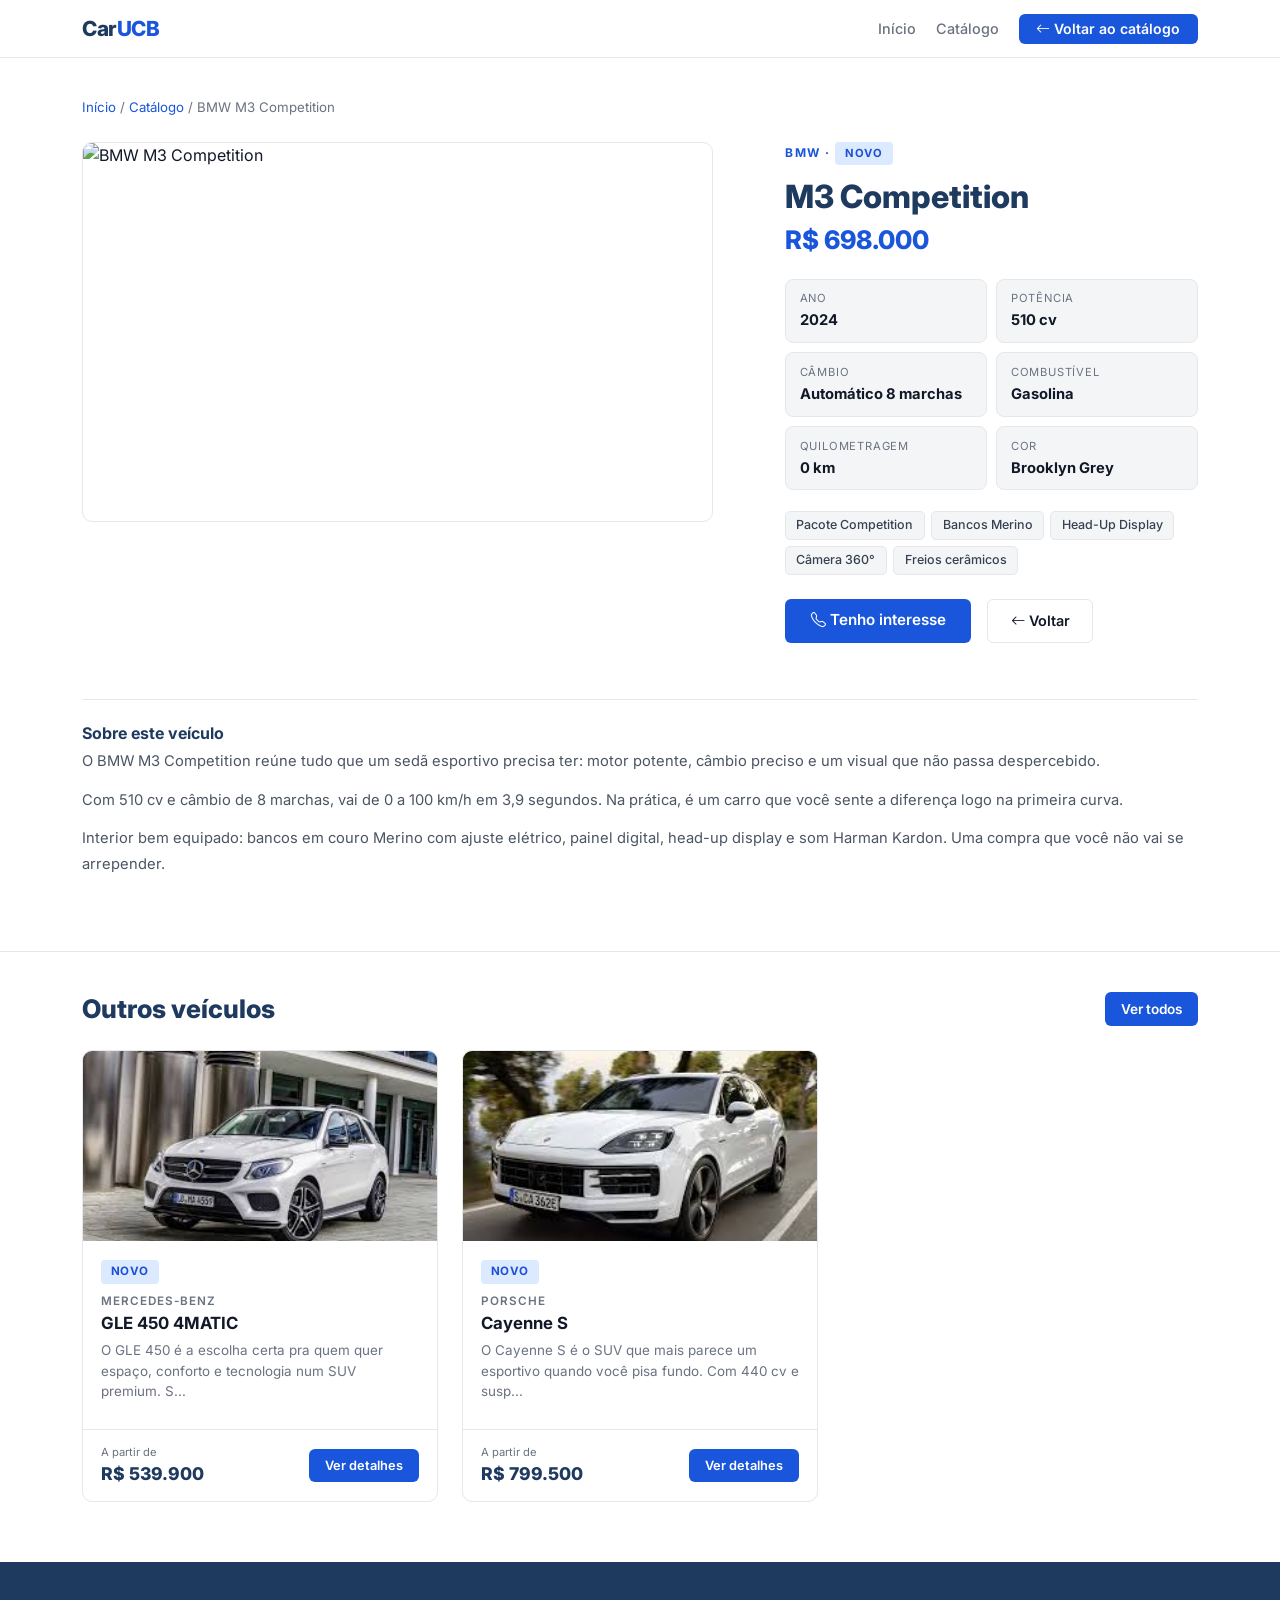
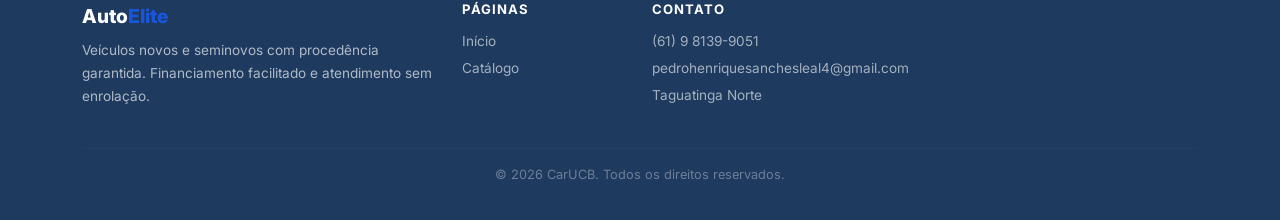
==== selecionado.html @ 7effbab2 "Add files via upload" ====
<!DOCTYPE html>
<html lang="pt-BR">
<head>
  <meta charset="UTF-8" />
  <meta name="viewport" content="width=device-width, initial-scale=1.0" />
  <title>CarUCB — Detalhe do Veículo</title>
  <link href="https://cdn.jsdelivr.net/npm/bootstrap@5.3.3/dist/css/bootstrap.min.css" rel="stylesheet" />
  <link href="https://cdn.jsdelivr.net/npm/bootstrap-icons@1.11.3/font/bootstrap-icons.min.css" rel="stylesheet" />
  <link href="https://fonts.googleapis.com/css2?family=Inter:wght@400;500;600;700;800&display=swap" rel="stylesheet" />
  <link rel="stylesheet" href="css/style.css" />
</head>
<body>


<nav class="navbar navbar-expand-lg sticky-top">
  <div class="container">
    <a class="navbar-brand" href="index.html">Car<span>UCB</span></a>

    <button class="navbar-toggler border-0" type="button"
            data-bs-toggle="collapse" data-bs-target="#menu">
      <span class="navbar-toggler-icon"></span>
    </button>

    <div class="collapse navbar-collapse" id="menu">
      <ul class="navbar-nav ms-auto align-items-lg-center gap-lg-1 mt-2 mt-lg-0">
        <li class="nav-item"><a class="nav-link" href="index.html">Início</a></li>
        <li class="nav-item"><a class="nav-link" href="index.html#vitrine">Catálogo</a></li>
        
        <li class="nav-item ms-lg-2">
          <a class="btn-nav" href="index.html#vitrine">
            <i class="bi bi-arrow-left me-1"></i>Voltar ao catálogo
          </a>
        </li>
      </ul>
    </div>
  </div>
</nav>


<section class="detalhe">
  <div class="container">

    
    <div class="breadcrumb-simples">
      <a href="index.html">Início</a> /
      <a href="index.html#vitrine">Catálogo</a> /
      <span id="breadcrumb-nome">Carregando...</span>
    </div>

    
    <div id="detalhe-container">
      <div class="text-center py-5 text-muted">Carregando...</div>
    </div>

  </div>
</section>


<section class="outros">
  <div class="container">
    <div class="d-flex align-items-center justify-content-between mb-4">
      <h2 class="section-titulo">Outros veículos</h2>
      <a href="index.html#vitrine" class="btn-primario" style="font-size:0.85rem;padding:0.45rem 1rem">Ver todos</a>
    </div>
    <div class="row g-4" id="outros-container"></div>
  </div>
</section>


<footer>
  <div class="container">
    <div class="row g-4">

      <div class="col-12 col-md-4">
        <div class="footer-marca">Auto<span>Elite</span></div>
        <p class="mt-2" style="line-height:1.7;font-size:0.85rem">
          Veículos novos e seminovos com procedência garantida.
          Financiamento facilitado e atendimento sem enrolação.
        </p>
      </div>

      <div class="col-6 col-md-2">
        <h6>Páginas</h6>
        <ul>
          <li><a href="index.html">Início</a></li>
          <li><a href="index.html#vitrine">Catálogo</a></li>
          
        </ul>
      </div>

      

      <div class="col-12 col-md-4">
        <h6>Contato</h6>
        <ul>
          <li><a href="#">(61) 9 8139-9051</a></li>
          <li><a href="#">pedrohenriquesanchesleal4@gmail.com</a></li>
          <li><a href="#">Taguatinga Norte</a></li>
        </ul>
      </div>

    </div>
    <hr class="footer-linha" />
    <p class="footer-copy">© 2026 CarUCB. Todos os direitos reservados.</p>
  </div>
</footer>


<div class="toast-interesse" id="toast">
  <i class="bi bi-check-circle me-2"></i>
  Interesse registrado! Entraremos em contato em breve.
</div>

<script src="https://cdn.jsdelivr.net/npm/bootstrap@5.3.3/dist/js/bootstrap.bundle.min.js"></script>
<script>
  
  const veiculos = {
    1: {
      marca: "BMW", nome: "M3 Competition", ano: "2024", tipo: "Novo",
      preco: "R$ 698.000",
      img: "https://images.unsplash.com/photo-1555215695-3004980ad54e?w=900&q=85",
      motor: "3.0 Biturbo 6 cilindros",
      potencia: "510 cv",
      cambio: "Automático 8 marchas",
      combustivel: "Gasolina",
      km: "0 km",
      cor: "Brooklyn Grey",
      tracao: "Traseira",
      extras: ["Pacote Competition", "Bancos Merino", "Head-Up Display", "Câmera 360°", "Freios cerâmicos"],
      desc: [
        "O BMW M3 Competition reúne tudo que um sedã esportivo precisa ter: motor potente, câmbio preciso e um visual que não passa despercebido.",
        "Com 510 cv e câmbio de 8 marchas, vai de 0 a 100 km/h em 3,9 segundos. Na prática, é um carro que você sente a diferença logo na primeira curva.",
        "Interior bem equipado: bancos em couro Merino com ajuste elétrico, painel digital, head-up display e som Harman Kardon. Uma compra que você não vai se arrepender."
      ]
    },
    2: {
      marca: "Mercedes-Benz", nome: "GLE 450 4MATIC", ano: "2024", tipo: "Novo",
      preco: "R$ 539.900",
      img: "[data-uri]",
      motor: "3.0 Turbo 6 cilindros + 48V",
      potencia: "367 cv",
      cambio: "Automático 9 marchas",
      combustivel: "Gasolina",
      km: "0 km",
      cor: "Selenite Grey",
      tracao: "4MATIC Integral",
      extras: ["MBUX Hyperscreen", "Suspensão a ar AIRMATIC", "Som Burmester", "Teto panorâmico", "7 lugares"],
      desc: [
        "O GLE 450 é a escolha certa pra quem quer espaço, conforto e tecnologia num SUV premium. Sete lugares bem distribuídos e porta-malas generoso.",
        "Motor 3.0 com sistema de eletrificação de 48V: mais resposta na arrancada e consumo melhor na cidade. Suspensão a ar que regula sozinha conforme o terreno.",
        "O MBUX Hyperscreen ocupa toda a largura do painel com três telas integradas. Simples de usar e muito impressionante para passageiros que entram pela primeira vez."
      ]
    },
    3: {
      marca: "Porsche", nome: "Cayenne S", ano: "2024", tipo: "Novo",
      preco: "R$ 799.500",
      img: "[data-uri]",
      motor: "2.9 Biturbo V6",
      potencia: "440 cv",
      cambio: "Tiptronic S 8 marchas",
      combustivel: "Gasolina",
      km: "0 km",
      cor: "Carrara White Metallic",
      tracao: "Integral",
      extras: ["Suspensão PASM Sport", "Freios Brembo", "Teto panorâmico", "Som BOSE", "Pacote Sport Design"],
      desc: [
        "O Cayenne S é o SUV que mais parece um esportivo quando você pisa fundo. Com 440 cv e suspensão PASM, as curvas passam com uma precisão incomum para um carro deste tamanho.",
        "Zero a 100 em 5,2 segundos com facilidade. No dia a dia urbano, é suave e confortável. Coloca no modo Sport e muda completamente.",
        "Acabamento interno típico da Porsche: tudo bem colocado, materiais de qualidade e o sistema PCM que é fácil de operar mesmo enquanto dirige."
      ]
    },
    
  };

  
  function getId() {
    return new URLSearchParams(window.location.search).get('id') || '1';
  }

  function renderDetalhe() {
    const id = getId();
    const v = veiculos[id];

    if (!v) {
      document.getElementById('detalhe-container').innerHTML =
        '<p>Veículo não encontrado. <a href="index.html">Voltar ao catálogo</a></p>';
      return;
    }

    document.title = `AutoElite — ${v.marca} ${v.nome}`;
    document.getElementById('breadcrumb-nome').textContent = `${v.marca} ${v.nome}`;

    const paragrafos = v.desc.map(p => `<p class="detalhe-desc">${p}</p>`).join('');
    const extras = v.extras.map(e => `<span class="extra-badge">${e}</span>`).join('');

    document.getElementById('detalhe-container').innerHTML = `
      <div class="row g-4 g-lg-5">

        <div class="col-12 col-md-7">
          <img src="${v.img}" alt="${v.marca} ${v.nome}" />
        </div>

        <div class="col-12 col-md-5">
          <div class="detalhe-info">
            <p class="detalhe-marca">${v.marca} · <span class="card-tag ${v.tipo === 'Novo' ? 'tag-novo' : 'tag-usado'}" style="font-size:0.7rem">${v.tipo}</span></p>
            <h1 class="detalhe-nome">${v.nome}</h1>
            <div class="detalhe-preco">${v.preco}</div>

            <div class="specs-grid">
              <div class="spec-item">
                <div class="spec-label">Ano</div>
                <div class="spec-valor">${v.ano}</div>
              </div>
              <div class="spec-item">
                <div class="spec-label">Potência</div>
                <div class="spec-valor">${v.potencia}</div>
              </div>
              <div class="spec-item">
                <div class="spec-label">Câmbio</div>
                <div class="spec-valor">${v.cambio}</div>
              </div>
              <div class="spec-item">
                <div class="spec-label">Combustível</div>
                <div class="spec-valor">${v.combustivel}</div>
              </div>
              <div class="spec-item">
                <div class="spec-label">Quilometragem</div>
                <div class="spec-valor">${v.km}</div>
              </div>
              <div class="spec-item">
                <div class="spec-label">Cor</div>
                <div class="spec-valor">${v.cor}</div>
              </div>
            </div>

            <div class="detalhe-extras">${extras}</div>

            <div class="d-flex flex-wrap gap-2">
              <button class="btn-interesse" onclick="mostrarInteresse()">
                <i class="bi bi-telephone me-1"></i>Tenho interesse
              </button>
              <a href="index.html#vitrine" class="btn-voltar">
                <i class="bi bi-arrow-left me-1"></i>Voltar
              </a>
            </div>
          </div>
        </div>

        <div class="col-12">
          <div style="border-top:1px solid var(--borda);padding-top:1.5rem;margin-top:0.5rem">
            <h2 class="detalhe-desc-titulo">Sobre este veículo</h2>
            ${paragrafos}
          </div>
        </div>

      </div>
    `;
  }

 
  function renderOutros() {
    const id = getId();
    const outros = Object.entries(veiculos)
      .filter(([k]) => k !== id)
      .slice(0, 3);

    document.getElementById('outros-container').innerHTML = outros.map(([k, v]) => `
      <div class="col-12 col-sm-6 col-lg-4">
        <div class="card-veiculo">
          <img src="${v.img}" alt="${v.marca} ${v.nome}" />
          <div class="card-body-veiculo">
            <span class="card-tag ${v.tipo === 'Novo' ? 'tag-novo' : 'tag-usado'}">${v.tipo}</span>
            <p class="card-marca">${v.marca}</p>
            <h3 class="card-nome">${v.nome}</h3>
            <p class="card-desc">${v.desc[0].substring(0, 90)}...</p>
          </div>
          <div class="card-footer-veiculo">
            <div class="card-preco">
              <small>${v.tipo === 'Novo' ? 'A partir de' : 'Valor'}</small>
              ${v.preco}
            </div>
            <a href="selecionado.html?id=${k}" class="btn-card">Ver detalhes</a>
          </div>
        </div>
      </div>
    `).join('');
  }

 
  function mostrarInteresse() {
    const toast = document.getElementById('toast');
    toast.style.display = 'block';
    setTimeout(() => { toast.style.display = 'none'; }, 4000);
  }

  
  renderDetalhe();
  renderOutros();
</script>
</body>
</html>
---- css/style.css ----
:root {
  --azul:    #1a56db;
  --azul-escuro: #1e3a5f;
  --cinza-claro: #f4f5f7;
  --cinza:   #6b7280;
  --texto:   #111827;
  --borda:   #e5e7eb;
  --branco:  #ffffff;
}


body {
  font-family: 'Inter', sans-serif;
  color: var(--texto);
  background: var(--branco);
}

a {
  text-decoration: none;
}

img {
  display: block;
  max-width: 100%;
}


.navbar {
  border-bottom: 1px solid var(--borda);
  background: var(--branco) !important;
}

.navbar-brand {
  font-weight: 800;
  font-size: 1.3rem;
  color: var(--azul-escuro) !important;
  letter-spacing: -0.5px;
}

.navbar-brand span {
  color: var(--azul);
}

.nav-link {
  color: var(--cinza) !important;
  font-size: 0.9rem;
  font-weight: 500;
}

.nav-link:hover,
.nav-link.active {
  color: var(--azul) !important;
}

.btn-nav {
  background: var(--azul);
  color: var(--branco) !important;
  font-size: 0.88rem;
  font-weight: 600;
  padding: 0.4rem 1.1rem;
  border-radius: 6px;
}

.btn-nav:hover {
  background: var(--azul-escuro);
}


.hero {
  background: var(--cinza-claro);
  padding: 60px 0;
  border-bottom: 1px solid var(--borda);
}

.hero h1 {
  font-size: clamp(1.8rem, 4vw, 2.8rem);
  font-weight: 800;
  line-height: 1.15;
  color: var(--azul-escuro);
  margin-bottom: 1rem;
}

.hero p {
  color: var(--cinza);
  font-size: 1rem;
  line-height: 1.7;
  max-width: 480px;
  margin-bottom: 1.5rem;
}

.hero img {
  border-radius: 10px;
  width: 100%;
  height: 320px;
  object-fit: cover;
}

.btn-primario {
  background: var(--azul);
  color: var(--branco);
  font-weight: 600;
  font-size: 0.92rem;
  padding: 0.6rem 1.4rem;
  border-radius: 6px;
  border: none;
  display: inline-block;
  transition: background 0.2s;
}

.btn-primario:hover {
  background: var(--azul-escuro);
  color: var(--branco);
}

.btn-secundario {
  background: transparent;
  color: var(--azul-escuro);
  font-weight: 600;
  font-size: 0.92rem;
  padding: 0.6rem 1.4rem;
  border-radius: 6px;
  border: 2px solid var(--borda);
  display: inline-block;
  transition: border-color 0.2s;
}

.btn-secundario:hover {
  border-color: var(--azul);
  color: var(--azul);
}


.vitrine {
  padding: 60px 0;
}

.section-label {
  font-size: 0.78rem;
  font-weight: 700;
  text-transform: uppercase;
  letter-spacing: 2px;
  color: var(--azul);
  margin-bottom: 0.3rem;
}

.section-titulo {
  font-size: 1.6rem;
  font-weight: 800;
  color: var(--azul-escuro);
  margin-bottom: 0;
}

.card-veiculo {
  border: 1px solid var(--borda);
  border-radius: 10px;
  background: var(--branco);
  overflow: hidden;
  height: 100%;
  transition: box-shadow 0.2s;
}

.card-veiculo:hover {
  box-shadow: 0 4px 20px rgba(0,0,0,0.08);
}

.card-veiculo img {
  width: 100%;
  height: 190px;
  object-fit: cover;
}

.card-tag {
  display: inline-block;
  font-size: 0.72rem;
  font-weight: 700;
  text-transform: uppercase;
  letter-spacing: 0.5px;
  padding: 0.2rem 0.65rem;
  border-radius: 4px;
  margin-bottom: 0.6rem;
}

.tag-novo {
  background: #dbeafe;
  color: #1d4ed8;
}

.tag-usado {
  background: #f3f4f6;
  color: #374151;
}

.card-body-veiculo {
  padding: 1rem 1.1rem;
}

.card-marca {
  font-size: 0.73rem;
  font-weight: 600;
  color: var(--cinza);
  text-transform: uppercase;
  letter-spacing: 1px;
  margin-bottom: 0.15rem;
}

.card-nome {
  font-size: 1.05rem;
  font-weight: 700;
  color: var(--texto);
  margin-bottom: 0.4rem;
}

.card-desc {
  font-size: 0.84rem;
  color: var(--cinza);
  line-height: 1.55;
  margin-bottom: 0.7rem;
}

.card-specs {
  display: flex;
  gap: 0.8rem;
  flex-wrap: wrap;
  margin-bottom: 0;
}

.card-spec {
  font-size: 0.78rem;
  color: var(--cinza);
  display: flex;
  align-items: center;
  gap: 3px;
}

.card-footer-veiculo {
  padding: 0.85rem 1.1rem;
  border-top: 1px solid var(--borda);
  display: flex;
  align-items: center;
  justify-content: space-between;
  gap: 0.5rem;
}

.card-preco {
  font-size: 1.1rem;
  font-weight: 800;
  color: var(--azul-escuro);
}

.card-preco small {
  display: block;
  font-size: 0.7rem;
  font-weight: 400;
  color: var(--cinza);
}

.btn-card {
  background: var(--azul);
  color: var(--branco);
  font-size: 0.8rem;
  font-weight: 600;
  padding: 0.42rem 1rem;
  border-radius: 6px;
  white-space: nowrap;
  transition: background 0.2s;
}

.btn-card:hover {
  background: var(--azul-escuro);
  color: var(--branco);
}

.card-depo {
  background: var(--branco);
  border: 1px solid var(--borda);
  border-radius: 10px;
  padding: 1.4rem;
  height: 100%;
}

.depo-estrelas {
  color: #f59e0b;
  font-size: 0.85rem;
  margin-bottom: 0.7rem;
}

.depo-texto {
  font-size: 0.9rem;
  color: #374151;
  line-height: 1.7;
  margin-bottom: 1rem;
}

.depo-autor {
  display: flex;
  align-items: center;
  gap: 0.6rem;
}

.depo-avatar {
  width: 36px;
  height: 36px;
  border-radius: 50%;
  background: var(--azul);
  color: var(--branco);
  font-size: 0.85rem;
  font-weight: 700;
  display: flex;
  align-items: center;
  justify-content: center;
  flex-shrink: 0;
}

.depo-nome {
  font-size: 0.88rem;
  font-weight: 700;
  color: var(--texto);
}

.depo-sub {
  font-size: 0.76rem;
  color: var(--cinza);
}

footer {
  background: var(--azul-escuro);
  color: rgba(255,255,255,0.65);
  padding: 40px 0 20px;
  font-size: 0.875rem;
}

.footer-marca {
  font-size: 1.2rem;
  font-weight: 800;
  color: var(--branco);
  margin-bottom: 0.4rem;
}

.footer-marca span {
  color: var(--azul);
}

footer h6 {
  color: var(--branco);
  font-weight: 700;
  font-size: 0.82rem;
  text-transform: uppercase;
  letter-spacing: 1px;
  margin-bottom: 0.75rem;
}

footer ul {
  list-style: none;
  padding: 0;
  margin: 0;
}

footer ul li {
  margin-bottom: 0.35rem;
}

footer ul li a {
  color: rgba(255,255,255,0.6);
  font-size: 0.85rem;
  transition: color 0.2s;
}

footer ul li a:hover {
  color: var(--branco);
}

.footer-linha {
  border-color: rgba(255,255,255,0.1);
  margin: 1.5rem 0 1rem;
}

.footer-copy {
  font-size: 0.8rem;
  color: rgba(255,255,255,0.35);
  text-align: center;
}


.detalhe {
  padding: 40px 0 60px;
}

.breadcrumb-simples {
  font-size: 0.83rem;
  color: var(--cinza);
  margin-bottom: 1.5rem;
}

.breadcrumb-simples a {
  color: var(--azul);
}

.detalhe img {
  width: 100%;
  height: 380px;
  object-fit: cover;
  border-radius: 10px;
  border: 1px solid var(--borda);
}

.detalhe-info {
  padding-left: 1.5rem;
}

@media (max-width: 767px) {
  .detalhe-info {
    padding-left: 0;
    margin-top: 1.5rem;
  }
}

.detalhe-marca {
  font-size: 0.75rem;
  font-weight: 700;
  color: var(--azul);
  text-transform: uppercase;
  letter-spacing: 1.5px;
  margin-bottom: 0.2rem;
}

.detalhe-nome {
  font-size: clamp(1.5rem, 4vw, 2rem);
  font-weight: 800;
  color: var(--azul-escuro);
  margin-bottom: 0.3rem;
}

.detalhe-preco {
  font-size: 1.6rem;
  font-weight: 800;
  color: var(--azul);
  margin-bottom: 1.2rem;
}

.specs-grid {
  display: grid;
  grid-template-columns: 1fr 1fr;
  gap: 0.6rem;
  margin-bottom: 1.3rem;
}

.spec-item {
  background: var(--cinza-claro);
  border: 1px solid var(--borda);
  border-radius: 8px;
  padding: 0.65rem 0.85rem;
}

.spec-label {
  font-size: 0.7rem;
  color: var(--cinza);
  text-transform: uppercase;
  letter-spacing: 0.8px;
  margin-bottom: 0.15rem;
}

.spec-valor {
  font-size: 0.92rem;
  font-weight: 700;
  color: var(--texto);
}

.detalhe-desc-titulo {
  font-size: 1rem;
  font-weight: 700;
  color: var(--azul-escuro);
  margin-bottom: 0.4rem;
}

.detalhe-desc {
  font-size: 0.92rem;
  color: #4b5563;
  line-height: 1.75;
  margin-bottom: 0.8rem;
}

.detalhe-extras {
  display: flex;
  flex-wrap: wrap;
  gap: 0.4rem;
  margin-bottom: 1.5rem;
}

.extra-badge {
  background: var(--cinza-claro);
  border: 1px solid var(--borda);
  border-radius: 5px;
  font-size: 0.78rem;
  font-weight: 500;
  color: #374151;
  padding: 0.25rem 0.65rem;
}

.btn-interesse {
  background: var(--azul);
  color: var(--branco);
  font-weight: 600;
  font-size: 0.95rem;
  padding: 0.65rem 1.6rem;
  border-radius: 6px;
  border: none;
  transition: background 0.2s;
  margin-right: 0.5rem;
}

.btn-interesse:hover {
  background: var(--azul-escuro);
  color: var(--branco);
}

.btn-voltar {
  background: transparent;
  color: var(--texto);
  font-weight: 600;
  font-size: 0.9rem;
  padding: 0.63rem 1.4rem;
  border-radius: 6px;
  border: 1px solid var(--borda);
  transition: border-color 0.2s;
}

.btn-voltar:hover {
  border-color: var(--cinza);
  color: var(--texto);
}


.toast-interesse {
  display: none;
  position: fixed;
  bottom: 1.5rem;
  right: 1.5rem;
  background: var(--azul-escuro);
  color: var(--branco);
  padding: 0.85rem 1.2rem;
  border-radius: 8px;
  font-size: 0.88rem;
  font-weight: 500;
  box-shadow: 0 4px 20px rgba(0,0,0,0.2);
  z-index: 9999;
  max-width: 280px;
}


.outros {
  padding: 40px 0 60px;
  border-top: 1px solid var(--borda);
}
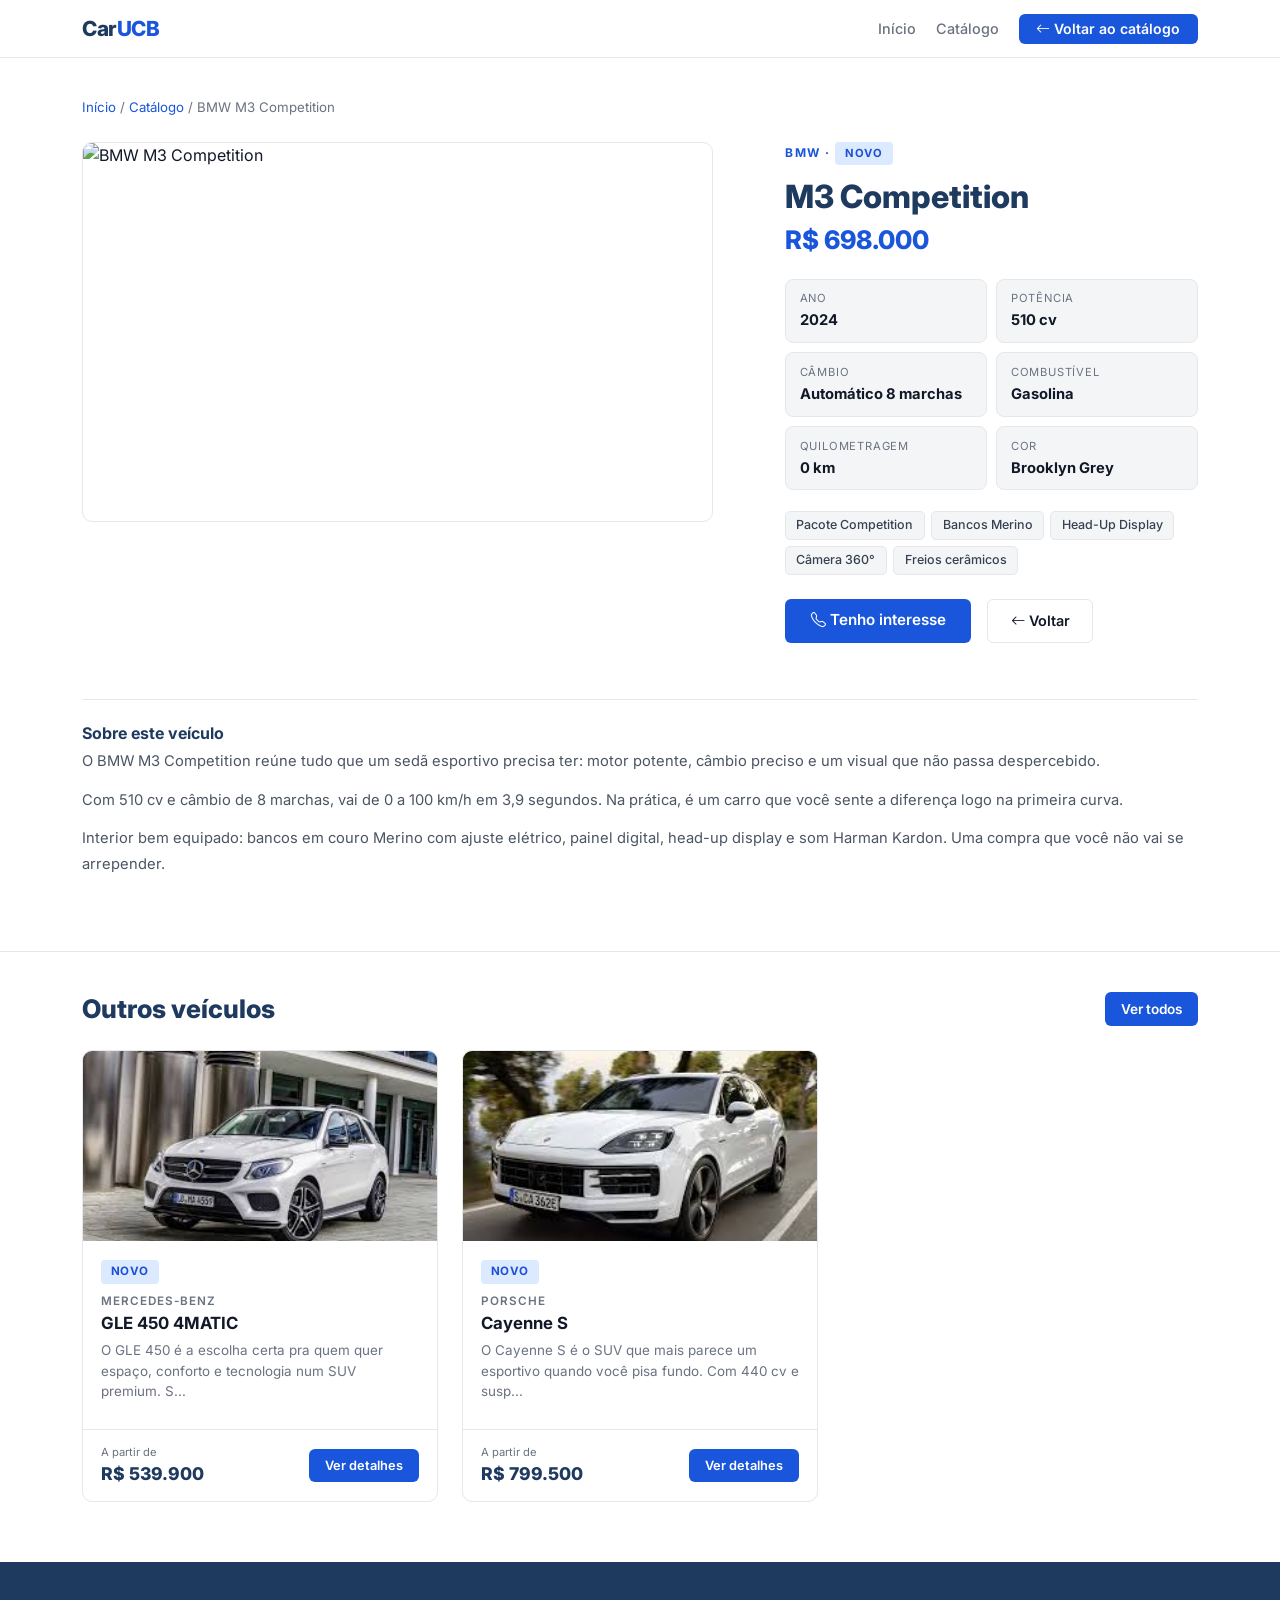
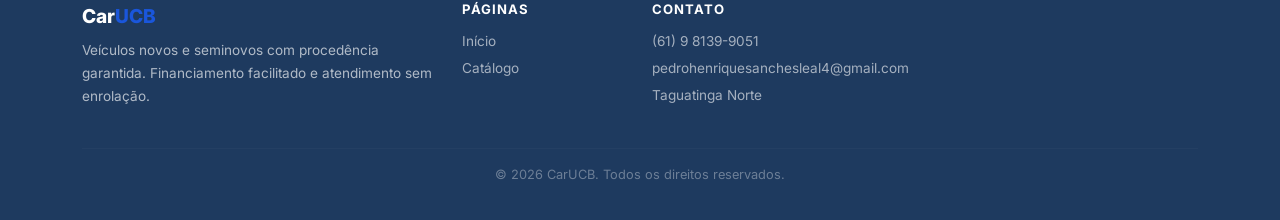
==== commit 2f2ceb69: "Update footer-marca text from 'Auto' to 'Car'" ====
--- a/selecionado.html
+++ b/selecionado.html
@@ -72,7 +72,7 @@
     <div class="row g-4">
 
       <div class="col-12 col-md-4">
-        <div class="footer-marca">Auto<span>Elite</span></div>
+        <div class="footer-marca">Car<span>UCB</span></div>
         <p class="mt-2" style="line-height:1.7;font-size:0.85rem">
           Veículos novos e seminovos com procedência garantida.
           Financiamento facilitado e atendimento sem enrolação.
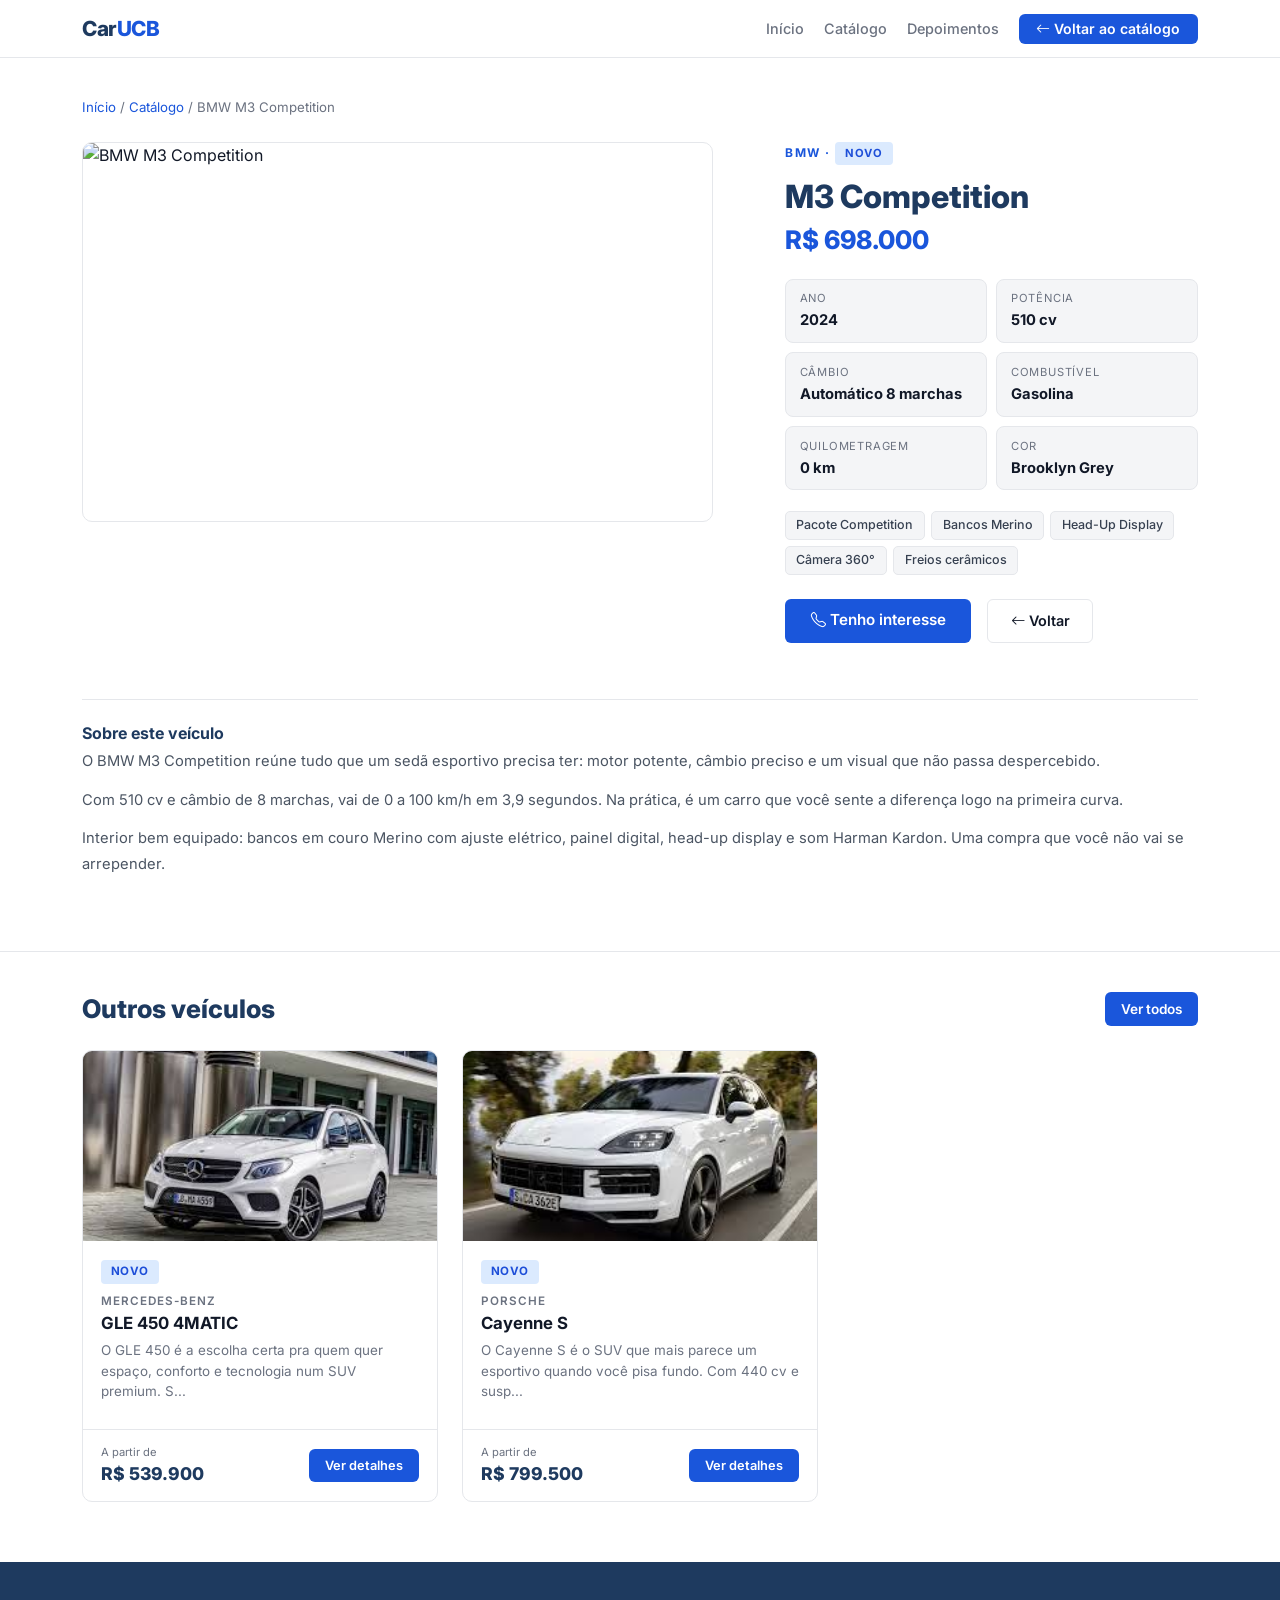
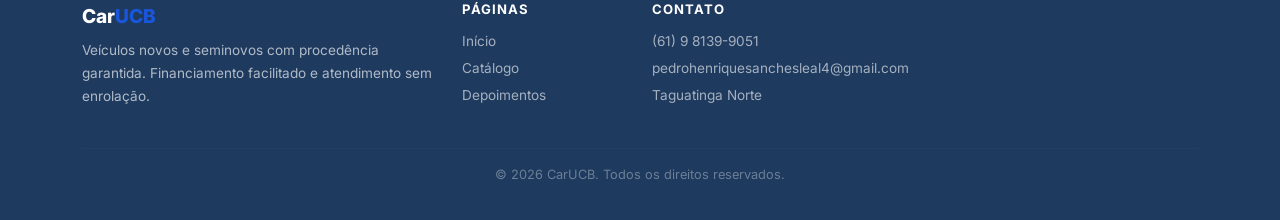
==== commit bdde9b6b: "Add 'Depoimentos' link to navigation menu" ====
--- a/selecionado.html
+++ b/selecionado.html
@@ -25,6 +25,7 @@
       <ul class="navbar-nav ms-auto align-items-lg-center gap-lg-1 mt-2 mt-lg-0">
         <li class="nav-item"><a class="nav-link" href="index.html">Início</a></li>
         <li class="nav-item"><a class="nav-link" href="index.html#vitrine">Catálogo</a></li>
+        <li class="nav-item"><a class="nav-link" href="index.html#depoimentos">Depoimentos</a></li>
         
         <li class="nav-item ms-lg-2">
           <a class="btn-nav" href="index.html#vitrine">
@@ -84,6 +85,7 @@
         <ul>
           <li><a href="index.html">Início</a></li>
           <li><a href="index.html#vitrine">Catálogo</a></li>
+           <li><a href="index.html#depoimentos">Depoimentos</a></li>
           
         </ul>
       </div>
@@ -187,7 +189,7 @@
       return;
     }
 
-    document.title = `AutoElite — ${v.marca} ${v.nome}`;
+    document.title = `CarUCB — ${v.marca} ${v.nome}`;
     document.getElementById('breadcrumb-nome').textContent = `${v.marca} ${v.nome}`;
 
     const paragrafos = v.desc.map(p => `<p class="detalhe-desc">${p}</p>`).join('');
